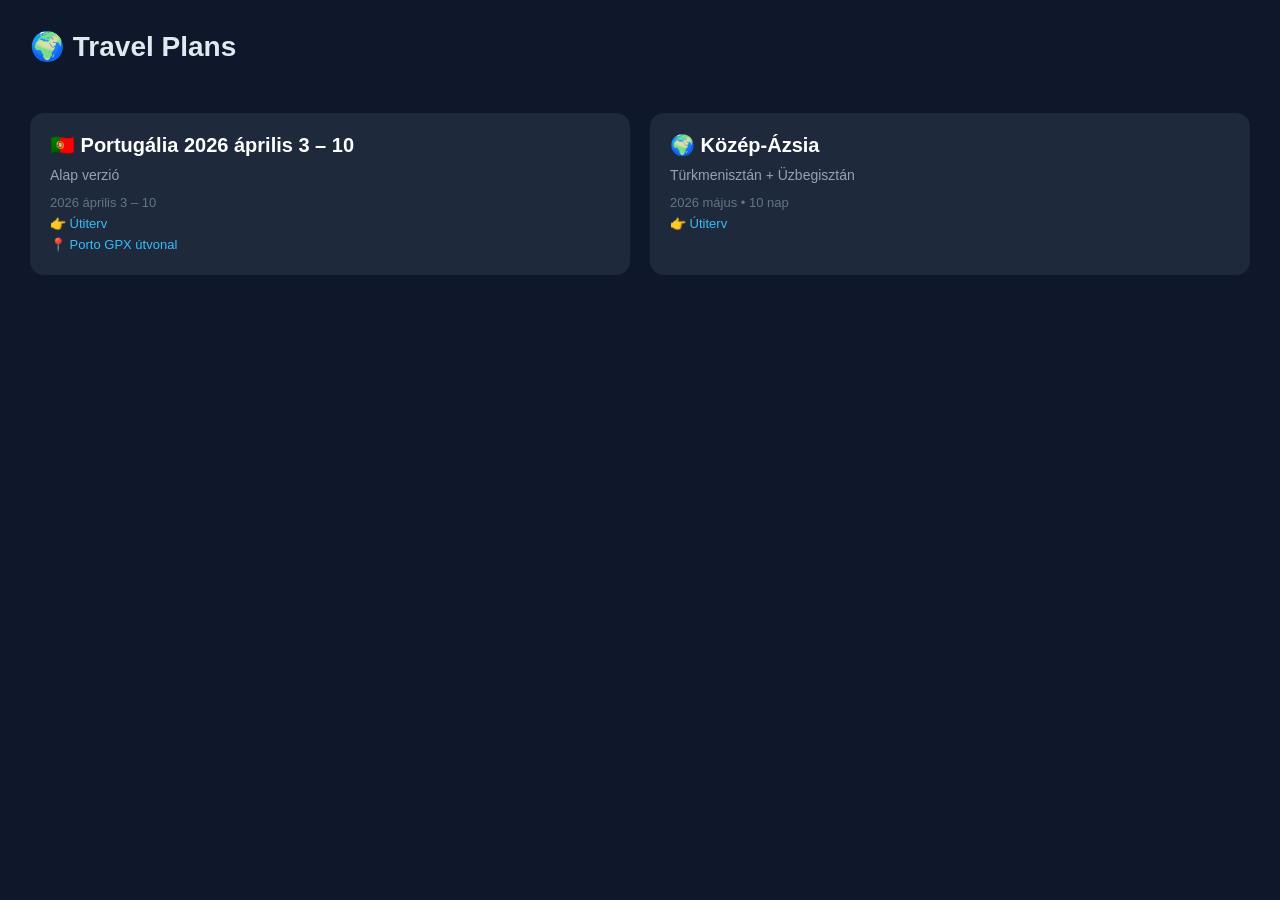
==== index.html @ 918d3891 "portugal 2" ====
<!DOCTYPE html>
<html lang="hu">
<head>
  <meta charset="UTF-8" />
  <title>Travel Plans</title>
  <meta name="viewport" content="width=device-width, initial-scale=1.0" />

  <style>
    body {
      margin: 0;
      font-family: -apple-system, BlinkMacSystemFont, sans-serif;
      background: #0f172a;
      color: #e2e8f0;
    }

    header {
      padding: 30px;
      font-size: 28px;
      font-weight: 600;
    }

    .container {
      padding: 20px 30px;
    }

    .grid {
      display: grid;
      grid-template-columns: repeat(auto-fit, minmax(300px, 1fr));
      gap: 20px;
    }

    .card {
      background: #1e293b;
      border-radius: 14px;
      padding: 20px;
      transition: 0.2s;
    }

    .card:hover {
      background: #334155;
      transform: translateY(-4px);
    }

    .title {
      font-size: 20px;
      font-weight: 600;
      margin-bottom: 10px;
    }

    .title-link {
      text-decoration: none;
      color: white;
    }

    .desc {
      font-size: 14px;
      color: #94a3b8;
      margin-bottom: 10px;
    }

    .meta {
      font-size: 13px;
      color: #64748b;
      line-height: 1.6;
    }

    .link {
      color: #38bdf8;
      text-decoration: none;
    }

    .link:hover {
      text-decoration: underline;
    }
  </style>
</head>

<body>

<header>
  🌍 Travel Plans
</header>

<div class="container">
  <div class="grid">

    <!-- PORTUGAL -->
    <div class="card">

      <a href="./trips/portugal/" class="title-link">
        <div class="title">🇵🇹 Portugália 2026 április 3 – 10</div>
      </a>

      <div class="desc">Alap verzió</div>

      <div class="meta">
        2026 április 3 – 10<br>

        <a href="./trips/portugal/" class="link">👉 Útiterv</a><br>
        <a href="./trips/portugal/porto.gpx" target="_blank" class="link">📍 Porto GPX útvonal</a>
      </div>

    </div>

    <!-- KÖZÉP ÁZSIA -->
    <div class="card">

      <a href="./trips/Kozep%20Azsia/" class="title-link">
        <div class="title">🌍 Közép-Ázsia</div>
      </a>

      <div class="desc">Türkmenisztán + Üzbegisztán</div>

      <div class="meta">
        2026 május • 10 nap<br>

        <a href="./trips/Kozep%20Azsia/" class="link">👉 Útiterv</a>
      </div>

    </div>

  </div>
</div>

</body>
</html>
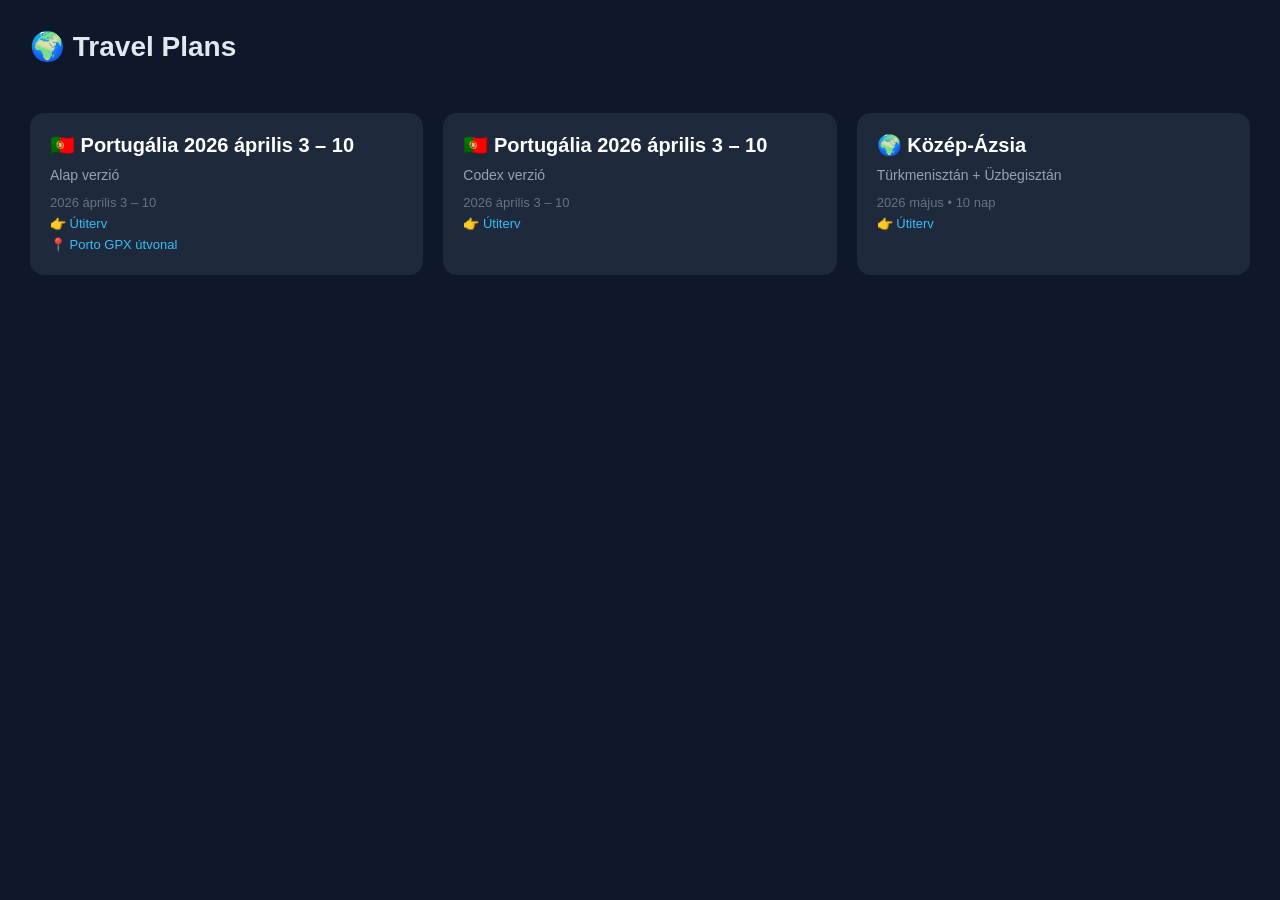
==== commit 3c75f5c6: "portugal codex" ====
--- a/index.html
+++ b/index.html
@@ -102,6 +102,22 @@
 
     </div>
 
+    <div class="card">
+
+      <a href="./trips/Portugal%20Codex/" class="title-link">
+        <div class="title">🇵🇹 Portugália 2026 április 3 – 10</div>
+      </a>
+
+      <div class="desc">Codex verzió</div>
+
+      <div class="meta">
+        2026 április 3 – 10<br>
+
+        <a href="./trips/Portugal%20Codex/" class="link">👉 Útiterv</a>
+      </div>
+
+    </div>
+
     <!-- KÖZÉP ÁZSIA -->
     <div class="card">
 
@@ -123,4 +139,4 @@
 </div>
 
 </body>
-</html>+</html>
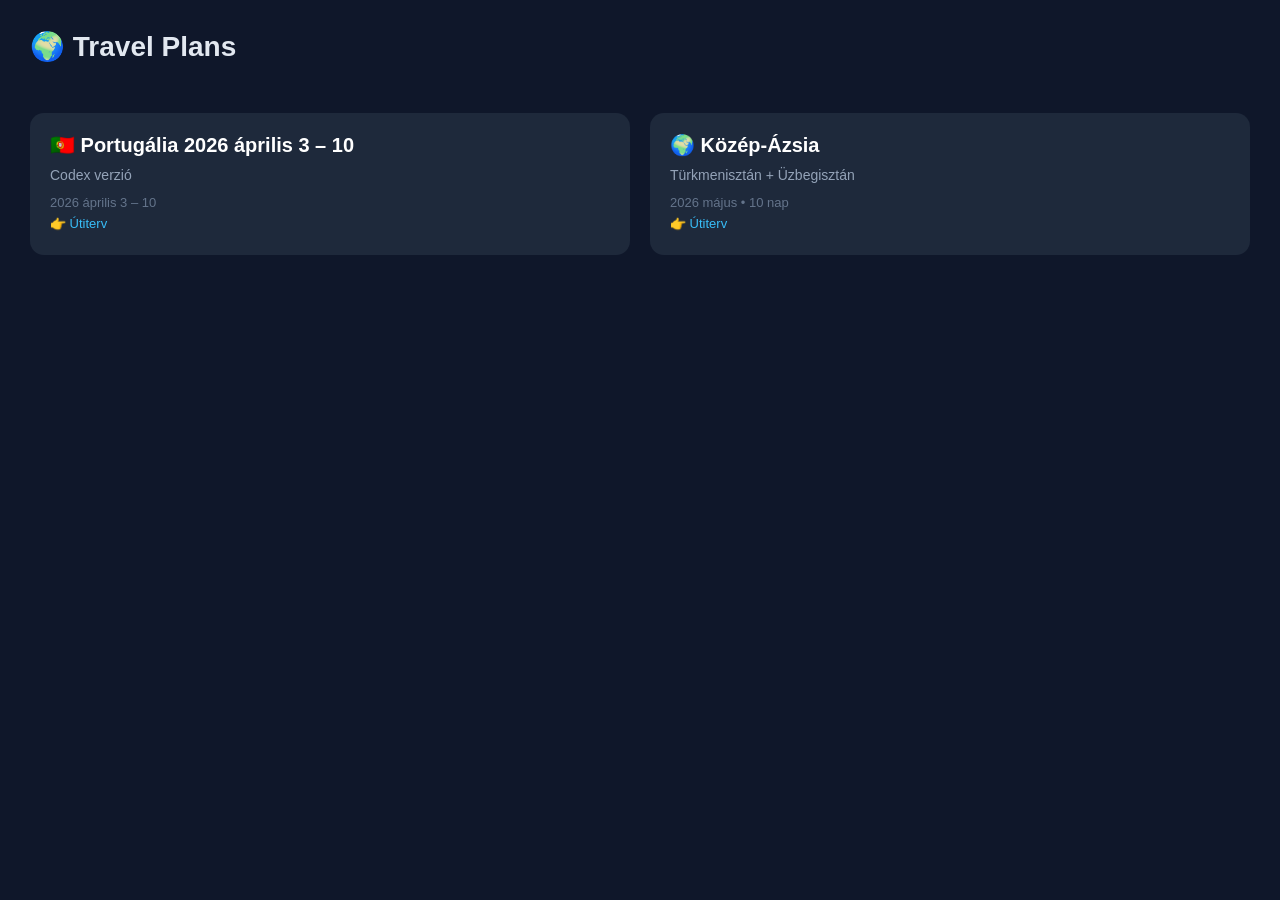
==== commit d0861805: "tolrove az obsolete" ====
--- a/index.html
+++ b/index.html
@@ -84,27 +84,9 @@
 <div class="container">
   <div class="grid">
 
-    <!-- PORTUGAL -->
     <div class="card">
 
-      <a href="./trips/portugal/" class="title-link">
-        <div class="title">🇵🇹 Portugália 2026 április 3 – 10</div>
-      </a>
-
-      <div class="desc">Alap verzió</div>
-
-      <div class="meta">
-        2026 április 3 – 10<br>
-
-        <a href="./trips/portugal/" class="link">👉 Útiterv</a><br>
-        <a href="./trips/portugal/porto.gpx" target="_blank" class="link">📍 Porto GPX útvonal</a>
-      </div>
-
-    </div>
-
-    <div class="card">
-
-      <a href="./trips/Portugal%20Codex/" class="title-link">
+      <a href="./trips/Portugal/" class="title-link">
         <div class="title">🇵🇹 Portugália 2026 április 3 – 10</div>
       </a>
 
@@ -113,7 +95,7 @@
       <div class="meta">
         2026 április 3 – 10<br>
 
-        <a href="./trips/Portugal%20Codex/" class="link">👉 Útiterv</a>
+        <a href="./trips/Portugal/" class="link">👉 Útiterv</a>
       </div>
 
     </div>
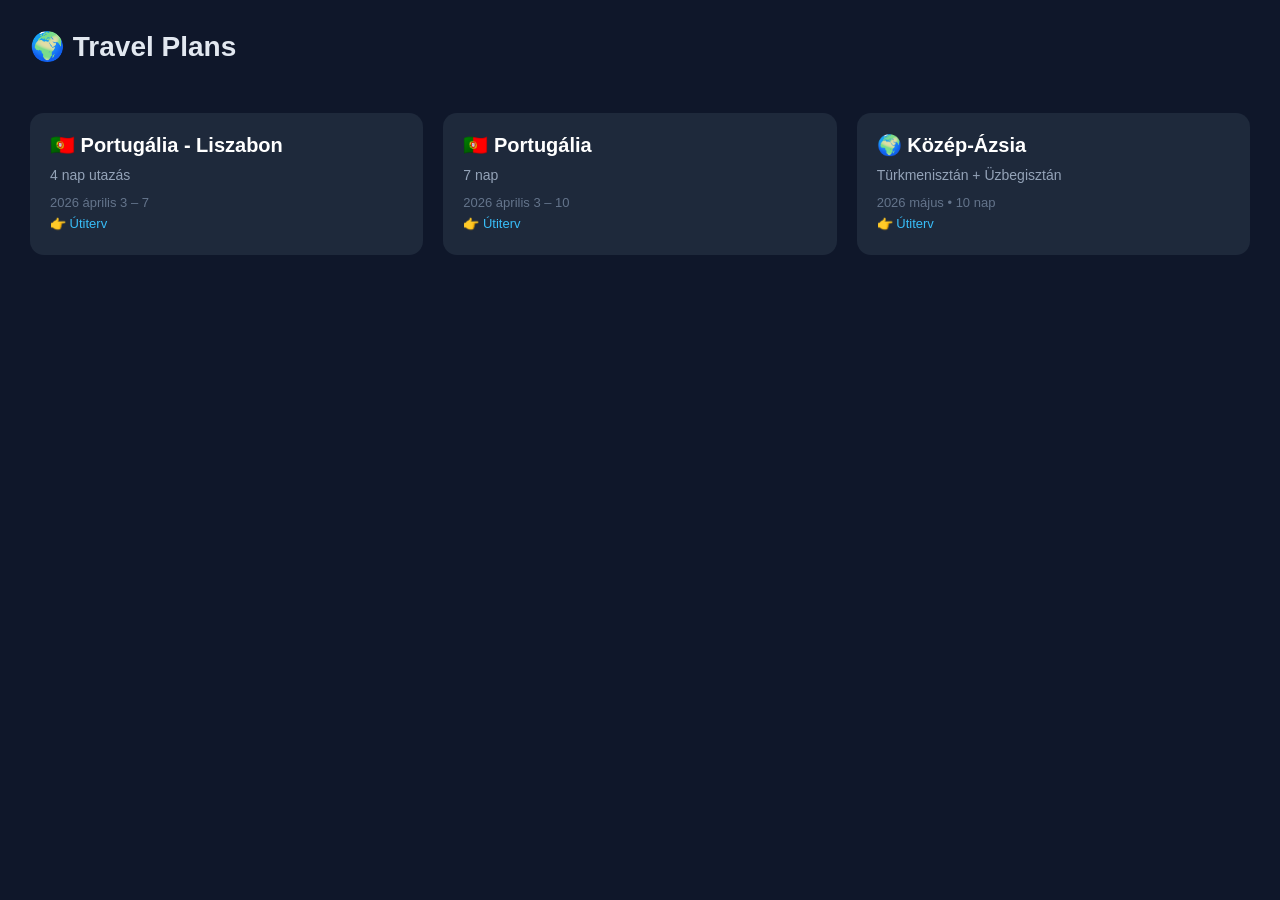
==== commit 92e44fbb: "Add social preview metadata" ====
--- a/index.html
+++ b/index.html
@@ -4,6 +4,28 @@
   <meta charset="UTF-8" />
   <title>Travel Plans</title>
   <meta name="viewport" content="width=device-width, initial-scale=1.0" />
+  <meta name="description" content="Personal travel plans, detailed itineraries, packing lists and destination notes." />
+  <link rel="canonical" href="https://zakitibi.github.io/AI_Travel_Plans/" />
+
+  <meta property="og:type" content="website" />
+  <meta property="og:url" content="https://zakitibi.github.io/AI_Travel_Plans/" />
+  <meta property="og:title" content="Travel Plans" />
+  <meta property="og:description" content="Personal travel plans, detailed itineraries, packing lists and destination notes." />
+  <meta property="og:image" content="https://zakitibi.github.io/AI_Travel_Plans/assets/travelplan_foto.png" />
+  <meta property="og:image:secure_url" content="https://zakitibi.github.io/AI_Travel_Plans/assets/travelplan_foto.png" />
+  <meta property="og:image:type" content="image/png" />
+  <meta property="og:image:width" content="1366" />
+  <meta property="og:image:height" content="768" />
+  <meta property="og:image:alt" content="Travel Plans preview image with travel icons, luggage, map and ocean background" />
+  <meta property="og:site_name" content="Travel Plans" />
+  <meta property="og:locale" content="hu_HU" />
+
+  <meta name="twitter:card" content="summary_large_image" />
+  <meta name="twitter:url" content="https://zakitibi.github.io/AI_Travel_Plans/" />
+  <meta name="twitter:title" content="Travel Plans" />
+  <meta name="twitter:description" content="Personal travel plans, detailed itineraries, packing lists and destination notes." />
+  <meta name="twitter:image" content="https://zakitibi.github.io/AI_Travel_Plans/assets/travelplan_foto.png" />
+  <meta name="twitter:image:alt" content="Travel Plans preview image with travel icons, luggage, map and ocean background" />
 
   <style>
     body {
@@ -86,11 +108,27 @@
 
     <div class="card">
 
-      <a href="./trips/Portugal/" class="title-link">
-        <div class="title">🇵🇹 Portugália 2026 április 3 – 10</div>
+      <a href="./trips/Portugal%20-%20Liszabon/" class="title-link">
+        <div class="title">🇵🇹 Portugália - Liszabon</div>
       </a>
 
-      <div class="desc">Codex verzió</div>
+      <div class="desc">4 nap utazás</div>
+
+      <div class="meta">
+        2026 április 3 – 7<br>
+
+        <a href="./trips/Portugal%20-%20Liszabon/" class="link">👉 Útiterv</a>
+      </div>
+
+    </div>
+
+    <div class="card">
+
+      <a href="./trips/Portugal/" class="title-link">
+        <div class="title">🇵🇹 Portugália</div>
+      </a>
+
+      <div class="desc">7 nap</div>
 
       <div class="meta">
         2026 április 3 – 10<br>
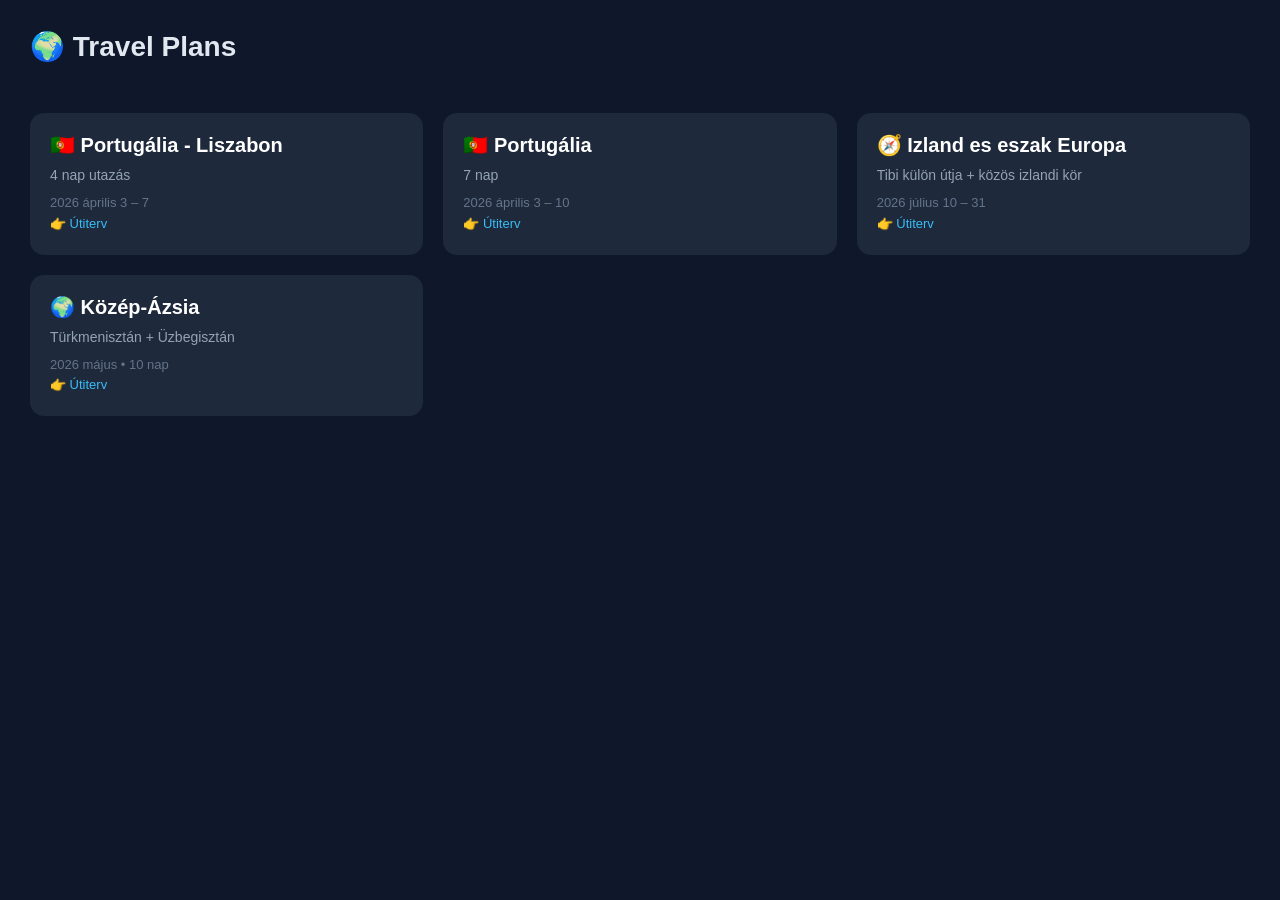
==== commit 9c706984: "Add Iceland and Northern Europe trip page" ====
--- a/index.html
+++ b/index.html
@@ -138,6 +138,22 @@
 
     </div>
 
+    <div class="card">
+
+      <a href="./trips/Izland%20es%20eszak%20Europa/" class="title-link">
+        <div class="title">🧭 Izland es eszak Europa</div>
+      </a>
+
+      <div class="desc">Tibi külön útja + közös izlandi kör</div>
+
+      <div class="meta">
+        2026 július 10 – 31<br>
+
+        <a href="./trips/Izland%20es%20eszak%20Europa/" class="link">👉 Útiterv</a>
+      </div>
+
+    </div>
+
     <!-- KÖZÉP ÁZSIA -->
     <div class="card">
 
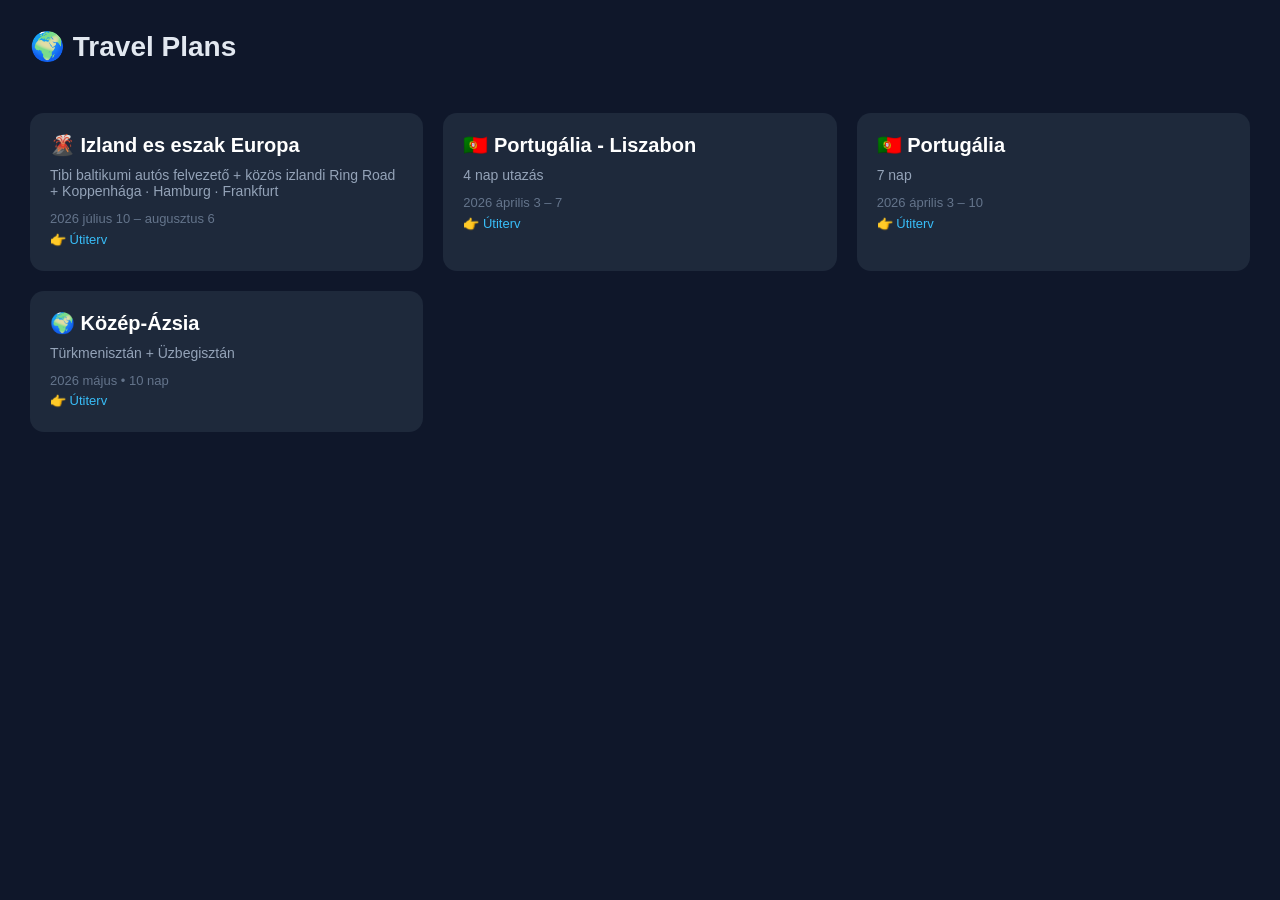
==== commit 883f83d5: "Főoldal: Izland box elsőre hozva, 🧭→🌋, dátum aug. 6-ra javítva Co-Authored-By: Claude Sonnet 4.6 <no" ====
--- a/index.html
+++ b/index.html
@@ -108,6 +108,22 @@
 
     <div class="card">
 
+      <a href="./trips/Izland%20es%20eszak%20Europa/" class="title-link">
+        <div class="title">🌋 Izland es eszak Europa</div>
+      </a>
+
+      <div class="desc">Tibi baltikumi autós felvezető + közös izlandi Ring Road + Koppenhága · Hamburg · Frankfurt</div>
+
+      <div class="meta">
+        2026 július 10 – augusztus 6<br>
+
+        <a href="./trips/Izland%20es%20eszak%20Europa/" class="link">👉 Útiterv</a>
+      </div>
+
+    </div>
+
+    <div class="card">
+
       <a href="./trips/Portugal%20-%20Liszabon/" class="title-link">
         <div class="title">🇵🇹 Portugália - Liszabon</div>
       </a>
@@ -138,22 +154,6 @@
 
     </div>
 
-    <div class="card">
-
-      <a href="./trips/Izland%20es%20eszak%20Europa/" class="title-link">
-        <div class="title">🧭 Izland es eszak Europa</div>
-      </a>
-
-      <div class="desc">Tibi külön útja + közös izlandi kör</div>
-
-      <div class="meta">
-        2026 július 10 – 31<br>
-
-        <a href="./trips/Izland%20es%20eszak%20Europa/" class="link">👉 Útiterv</a>
-      </div>
-
-    </div>
-
     <!-- KÖZÉP ÁZSIA -->
     <div class="card">
 
